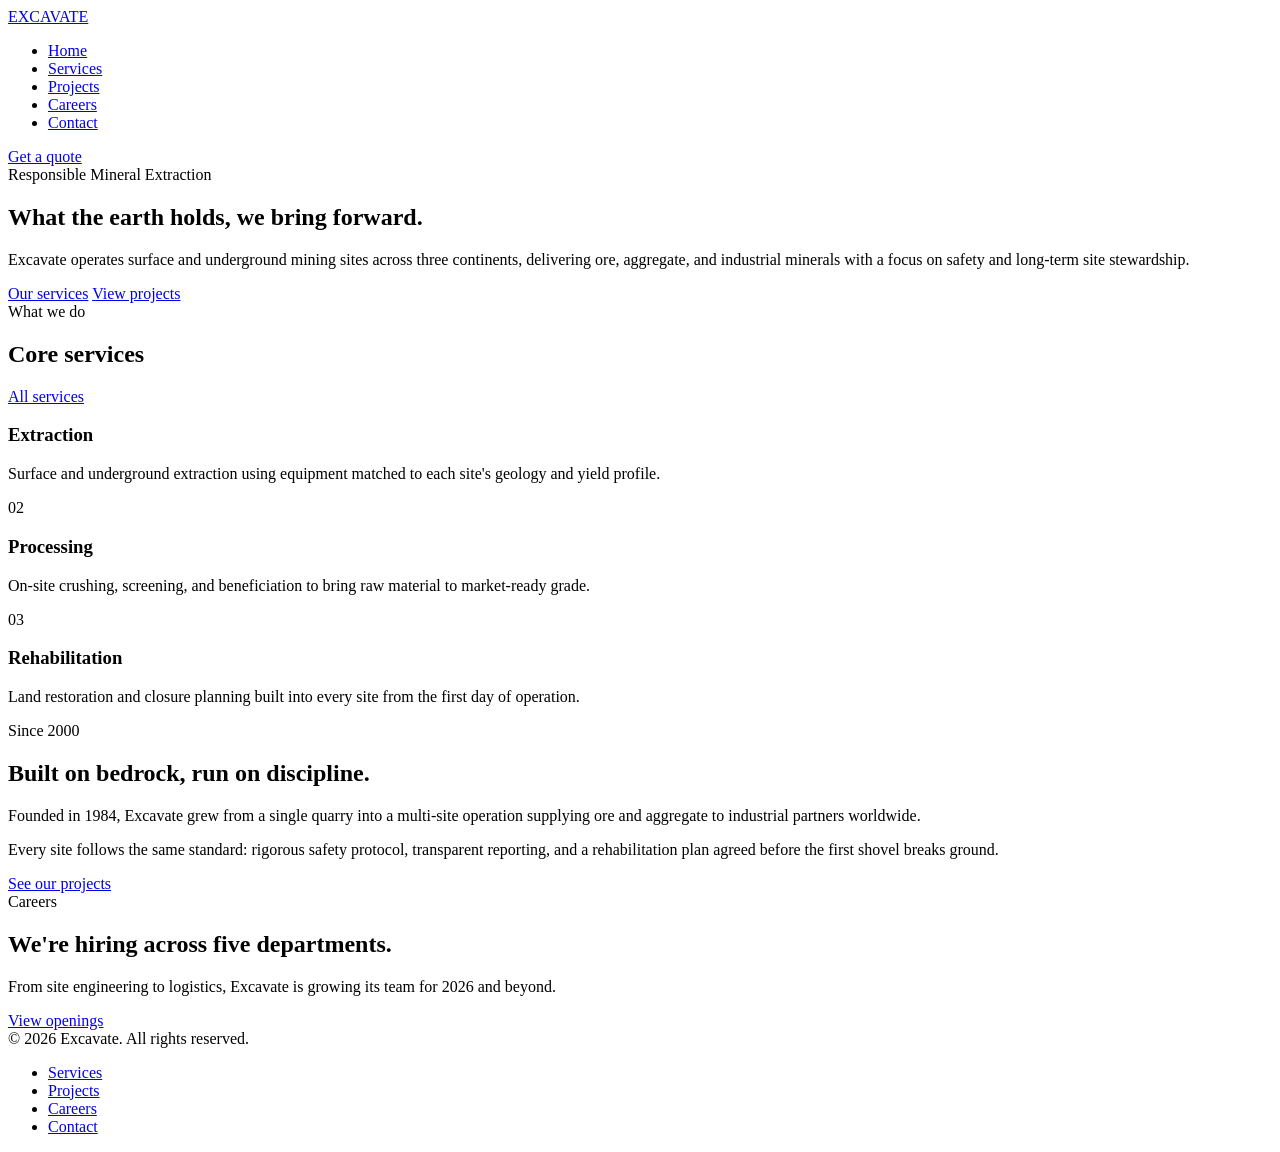
==== index.html @ 21d5d03d "update" ====
<!DOCTYPE html>
<html lang="en">
<head>
<meta charset="UTF-8">
<meta name="viewport" content="width=device-width, initial-scale=1.0">
<title>Excavate — Mining &amp; Mineral Resources</title>
</head>
<body>

  <header>
    <div class="wrap nav">
      <a href="./index.html" class="logo">EXCAVATE</a>
      <ul class="nav-links">
        <li><a href="./index.html" aria-current="page">Home</a></li>
        <li><a href="./Pages/Services.html">Services</a></li>
        <li><a href="./Pages/Projects.html">Projects</a></li>
        <li><a href="./Pages/Careers.html">Careers</a></li>
        <li><a href="./Pages/Contact.html">Contact</a></li>
      </ul>
      <a href="./Pages/Contact.html" class="nav-cta">Get a quote</a>
    </div>
  </header>

  <section class="hero">
    <div class="wrap">
      <div class="eyebrow">Responsible Mineral Extraction</div>
      <h1>What the earth holds, we bring forward.</h1>
      <p class="lede">Excavate operates surface and underground mining sites across three continents,
        delivering ore, aggregate, and industrial minerals with a focus on safety and long-term site stewardship.</p>
      <div class="hero-actions btn-group">
        <a href="../services.html" class="btn btn-primary">Our services</a>
        <a href="../projects.html" class="btn btn-secondary">View projects</a>
      </div>
    </div>
  </section>

  <section id="services">
    <div class="wrap">
      <div class="section-head">
        <div>
          <div class="tag">What we do</div>
          <h2>Core services</h2>
        </div>
        <a href="services.html" class="btn btn-secondary">All services</a>
      </div>
      <div class="grid-3">
        <div class="card">
          <h3>Extraction</h3>
          <p>Surface and underground extraction using equipment matched to each site's geology and yield profile.</p>
        </div>
        <div class="card">
          <div class="mark">02</div>
          <h3>Processing</h3>
          <p>On-site crushing, screening, and beneficiation to bring raw material to market-ready grade.</p>
        </div>
        <div class="card">
          <div class="mark">03</div>
          <h3>Rehabilitation</h3>
          <p>Land restoration and closure planning built into every site from the first day of operation.</p>
        </div>
      </div>
    </div>
  </section>

      <div>
        <div class="eyebrow">Since 2000</div>
        <h2>Built on bedrock, run on discipline.</h2>
        <p>Founded in 1984, Excavate grew from a single quarry into a multi-site operation supplying ore and aggregate to industrial partners worldwide.</p>
        <p>Every site follows the same standard: rigorous safety protocol, transparent reporting, and a rehabilitation plan agreed before the first shovel breaks ground.</p>
        <a href="projects.html" class="btn btn-secondary">See our projects</a>
      </div>
    </div>
  </section>

  <section class="cta" id="contact">
    <div class="wrap">
      <div class="eyebrow">Careers</div>
      <h2>We're hiring across five departments.</h2>
      <p class="lede">From site engineering to logistics, Excavate is growing its team for 2026 and beyond.</p>
      <a href="careers.html" class="btn btn-primary">View openings</a>
    </div>
  </section>

  <footer>
    <div class="wrap footer-inner">
      <div>© 2026 Excavate. All rights reserved.</div>
      <ul class="footer-links">
        <li><a href="services.html">Services</a></li>
        <li><a href="projects.html">Projects</a></li>
        <li><a href="careers.html">Careers</a></li>
        <li><a href="contact.html">Contact</a></li>
      </ul>
    </div>
  </footer>

</body>
</html>
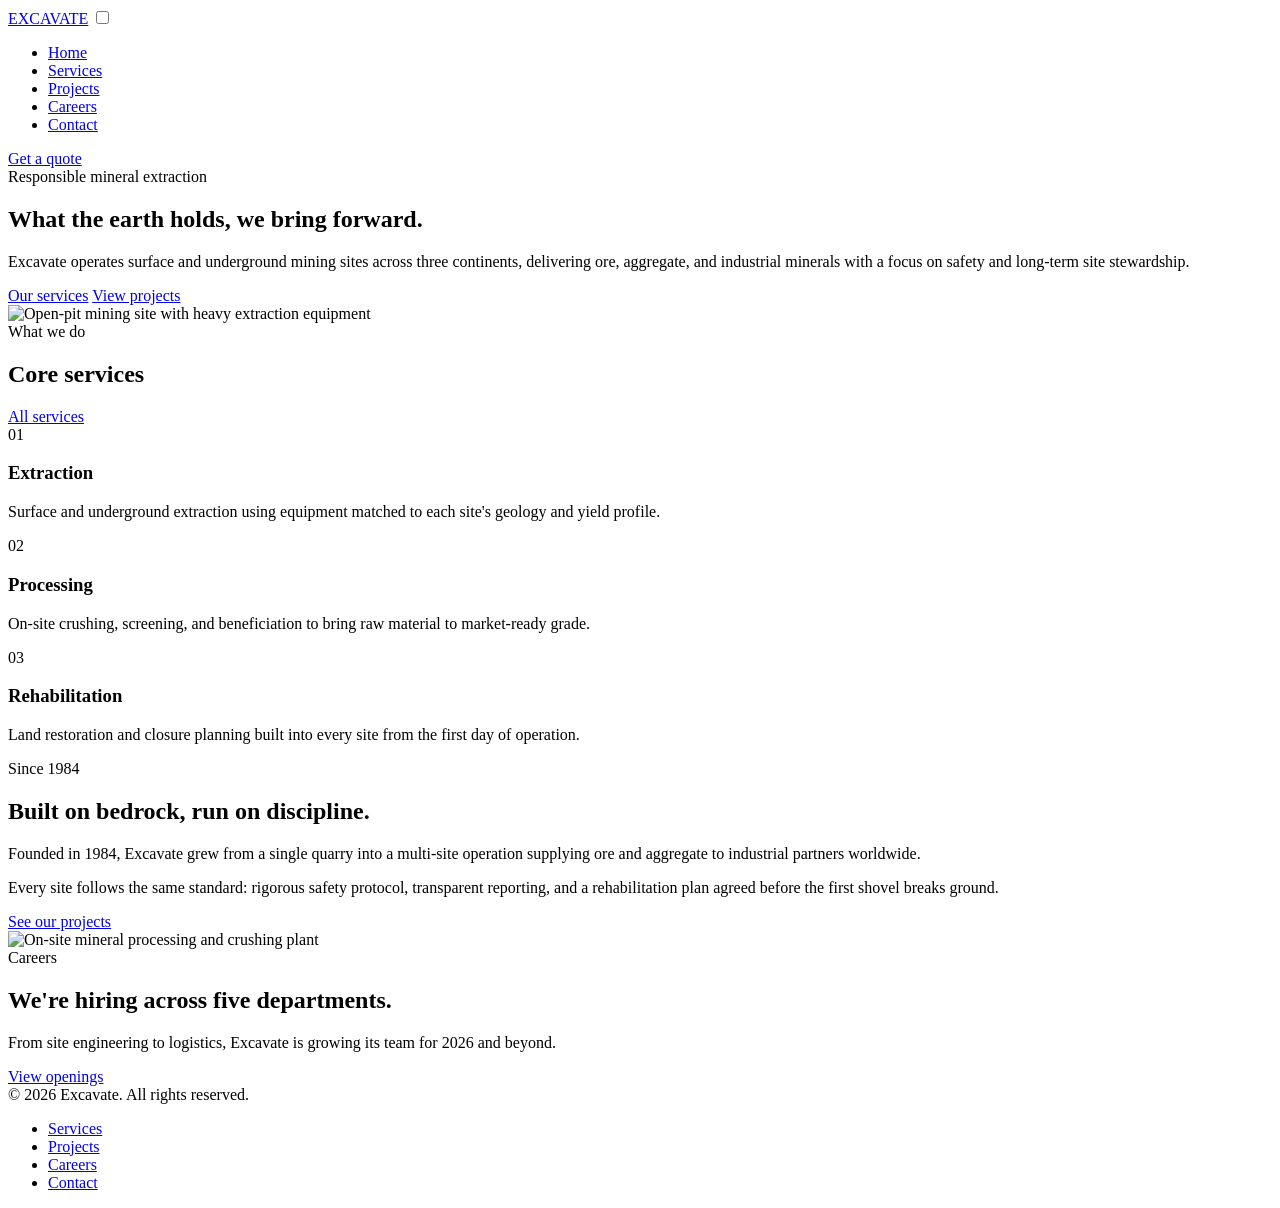
==== commit 64b6743c: "Updated index page" ====
--- a/index.html
+++ b/index.html
@@ -1,39 +1,78 @@
 <!DOCTYPE html>
 <html lang="en">
 <head>
-<meta charset="UTF-8">
-<meta name="viewport" content="width=device-width, initial-scale=1.0">
-<title>Excavate — Mining &amp; Mineral Resources</title>
+  <meta charset="UTF-8">
+  <meta name="viewport" content="width=device-width, initial-scale=1.0">
+  <title>Excavate — Mining &amp; Mineral Resources</title>
+  <meta name="description" content="Excavate operates surface and underground mining sites across three continents, delivering ore, aggregate, and industrial minerals.">
+
+  <!-- Google Fonts: Montserrat for headings, Roboto for body copy -->
+  <link rel="preconnect" href="https://fonts.googleapis.com">
+  <link rel="preconnect" href="https://fonts.gstatic.com" crossorigin>
+  <link href="https://fonts.googleapis.com/css2?family=Montserrat:wght@500;600;700;800&family=Roboto:wght@400;500;700&display=swap" rel="stylesheet">
+
+  <!-- Single external stylesheet shared by every page -->
+  <link rel="stylesheet" href="styles.css">
 </head>
 <body>
 
-  <header>
+  <!-- ============ NAVIGATION ============ -->
+  <header class="site-header">
     <div class="wrap nav">
-      <a href="./index.html" class="logo">EXCAVATE</a>
+      <a href="index.html" class="logo">EXCA<span>VATE</span></a>
+
+      <!-- Checkbox-driven menu toggle: no JavaScript needed for the mobile nav -->
+      <input type="checkbox" id="nav-toggle" class="nav-toggle-input">
+      <label for="nav-toggle" class="nav-toggle" aria-label="Open menu">
+        <span></span><span></span><span></span>
+      </label>
+
       <ul class="nav-links">
-        <li><a href="./index.html" aria-current="page">Home</a></li>
-        <li><a href="./Pages/Services.html">Services</a></li>
-        <li><a href="./Pages/Projects.html">Projects</a></li>
-        <li><a href="./Pages/Careers.html">Careers</a></li>
-        <li><a href="./Pages/Contact.html">Contact</a></li>
+        <li><a href="index.html" aria-current="page">Home</a></li>
+        <li><a href="services.html">Services</a></li>
+        <li><a href="projects.html">Projects</a></li>
+        <li><a href="careers.html">Careers</a></li>
+        <li><a href="contact.html">Contact</a></li>
       </ul>
-      <a href="./Pages/Contact.html" class="nav-cta">Get a quote</a>
+      <a href="contact.html" class="nav-cta">Get a quote</a>
     </div>
   </header>
 
+  <!-- ============ HERO ============ -->
   <section class="hero">
     <div class="wrap">
-      <div class="eyebrow">Responsible Mineral Extraction</div>
-      <h1>What the earth holds, we bring forward.</h1>
-      <p class="lede">Excavate operates surface and underground mining sites across three continents,
-        delivering ore, aggregate, and industrial minerals with a focus on safety and long-term site stewardship.</p>
-      <div class="hero-actions btn-group">
-        <a href="../services.html" class="btn btn-primary">Our services</a>
-        <a href="../projects.html" class="btn btn-secondary">View projects</a>
+      <div class="hero-copy">
+        <div class="eyebrow">Responsible mineral extraction</div>
+        <h1>What the earth holds, we bring forward.</h1>
+        <p class="lede">Excavate operates surface and underground mining sites across three continents,
+          delivering ore, aggregate, and industrial minerals with a focus on safety and long-term site stewardship.</p>
+        <div class="hero-actions btn-group">
+          <a href="services.html" class="btn btn-primary">Our services</a>
+          <a href="projects.html" class="btn btn-secondary">View projects</a>
+        </div>
+      </div>
+
+      <!-- Responsive image: a taller crop is served on narrow screens, a wider
+           crop on desktop, using art-directed <source> elements. -->
+      <div class="hero-media">
+        <picture>
+          <source media="(min-width: 601px)"
+                  srcset="https://picsum.photos/seed/excavate-hero-wide/900/675 900w,
+                          https://picsum.photos/seed/excavate-hero-wide/1400/1050 1400w"
+                  sizes="(min-width: 900px) 480px, 45vw">
+          <source media="(max-width: 600px)"
+                  srcset="https://picsum.photos/seed/excavate-hero-tall/800/900 800w,
+                          https://picsum.photos/seed/excavate-hero-tall/1200/1350 1200w"
+                  sizes="100vw">
+          <img src="https://picsum.photos/seed/excavate-hero-wide/900/675"
+               alt="Open-pit mining site with heavy extraction equipment"
+               width="900" height="675" loading="lazy">
+        </picture>
       </div>
     </div>
   </section>
 
+  <!-- ============ CORE SERVICES ============ -->
   <section id="services">
     <div class="wrap">
       <div class="section-head">
@@ -45,6 +84,7 @@
       </div>
       <div class="grid-3">
         <div class="card">
+          <div class="mark">01</div>
           <h3>Extraction</h3>
           <p>Surface and underground extraction using equipment matched to each site's geology and yield profile.</p>
         </div>
@@ -62,16 +102,33 @@
     </div>
   </section>
 
+  <div class="strata-rule"></div>
+
+  <!-- ============ ABOUT / COMPANY HISTORY ============
+       (Previously missing its <section>/.wrap wrapper — restored here
+       as a two-column layout with a second responsive image.) -->
+  <section class="split">
+    <div class="wrap grid-2">
       <div>
-        <div class="eyebrow">Since 2000</div>
+        <div class="eyebrow">Since 1984</div>
         <h2>Built on bedrock, run on discipline.</h2>
         <p>Founded in 1984, Excavate grew from a single quarry into a multi-site operation supplying ore and aggregate to industrial partners worldwide.</p>
         <p>Every site follows the same standard: rigorous safety protocol, transparent reporting, and a rehabilitation plan agreed before the first shovel breaks ground.</p>
         <a href="projects.html" class="btn btn-secondary">See our projects</a>
       </div>
+      <div class="hero-media">
+        <picture>
+          <source media="(min-width: 601px)"
+                  srcset="https://picsum.photos/seed/excavate-processing/900/700 900w">
+          <img src="https://picsum.photos/seed/excavate-processing/900/700"
+               alt="On-site mineral processing and crushing plant"
+               width="900" height="700" loading="lazy">
+        </picture>
+      </div>
     </div>
   </section>
 
+  <!-- ============ CAREERS TEASER / CTA ============ -->
   <section class="cta" id="contact">
     <div class="wrap">
       <div class="eyebrow">Careers</div>
@@ -81,7 +138,8 @@
     </div>
   </section>
 
-  <footer>
+  <!-- ============ FOOTER ============ -->
+  <footer class="site-footer">
     <div class="wrap footer-inner">
       <div>© 2026 Excavate. All rights reserved.</div>
       <ul class="footer-links">
@@ -94,4 +152,4 @@
   </footer>
 
 </body>
-</html>+</html>
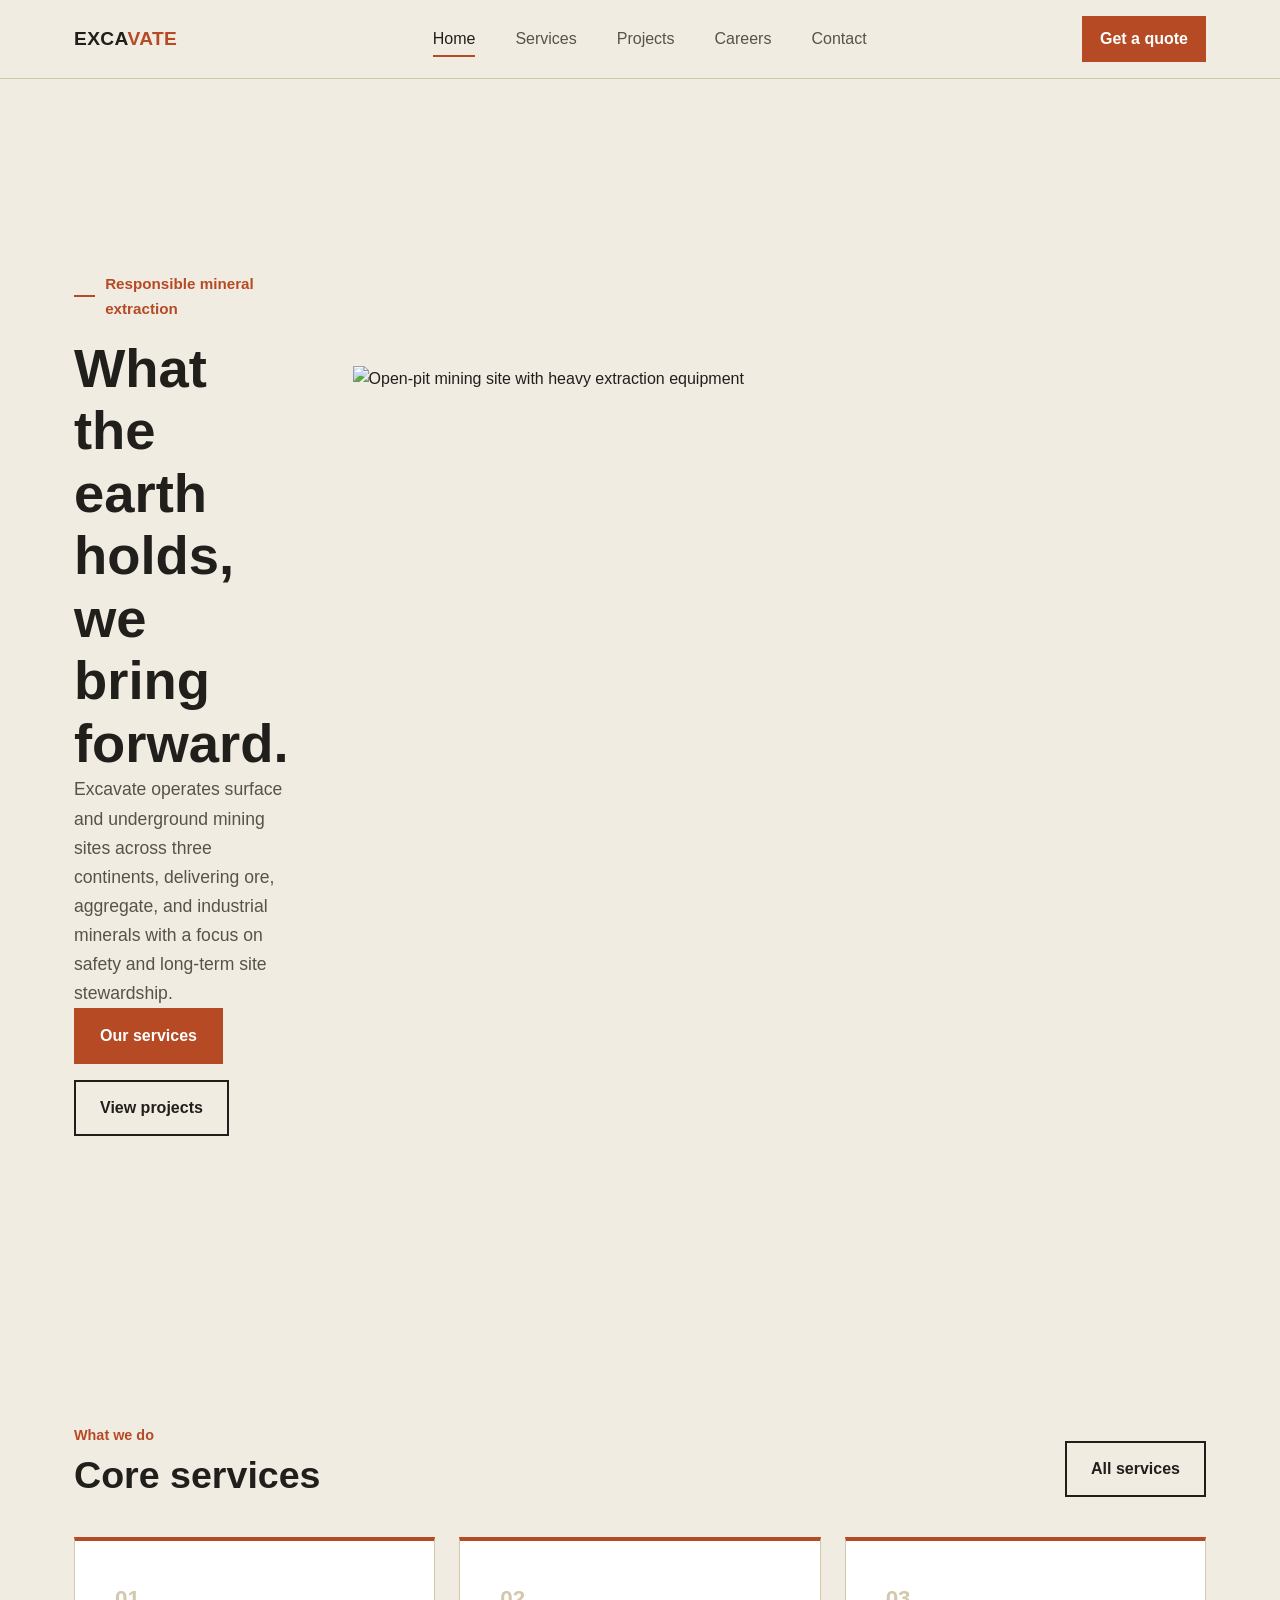
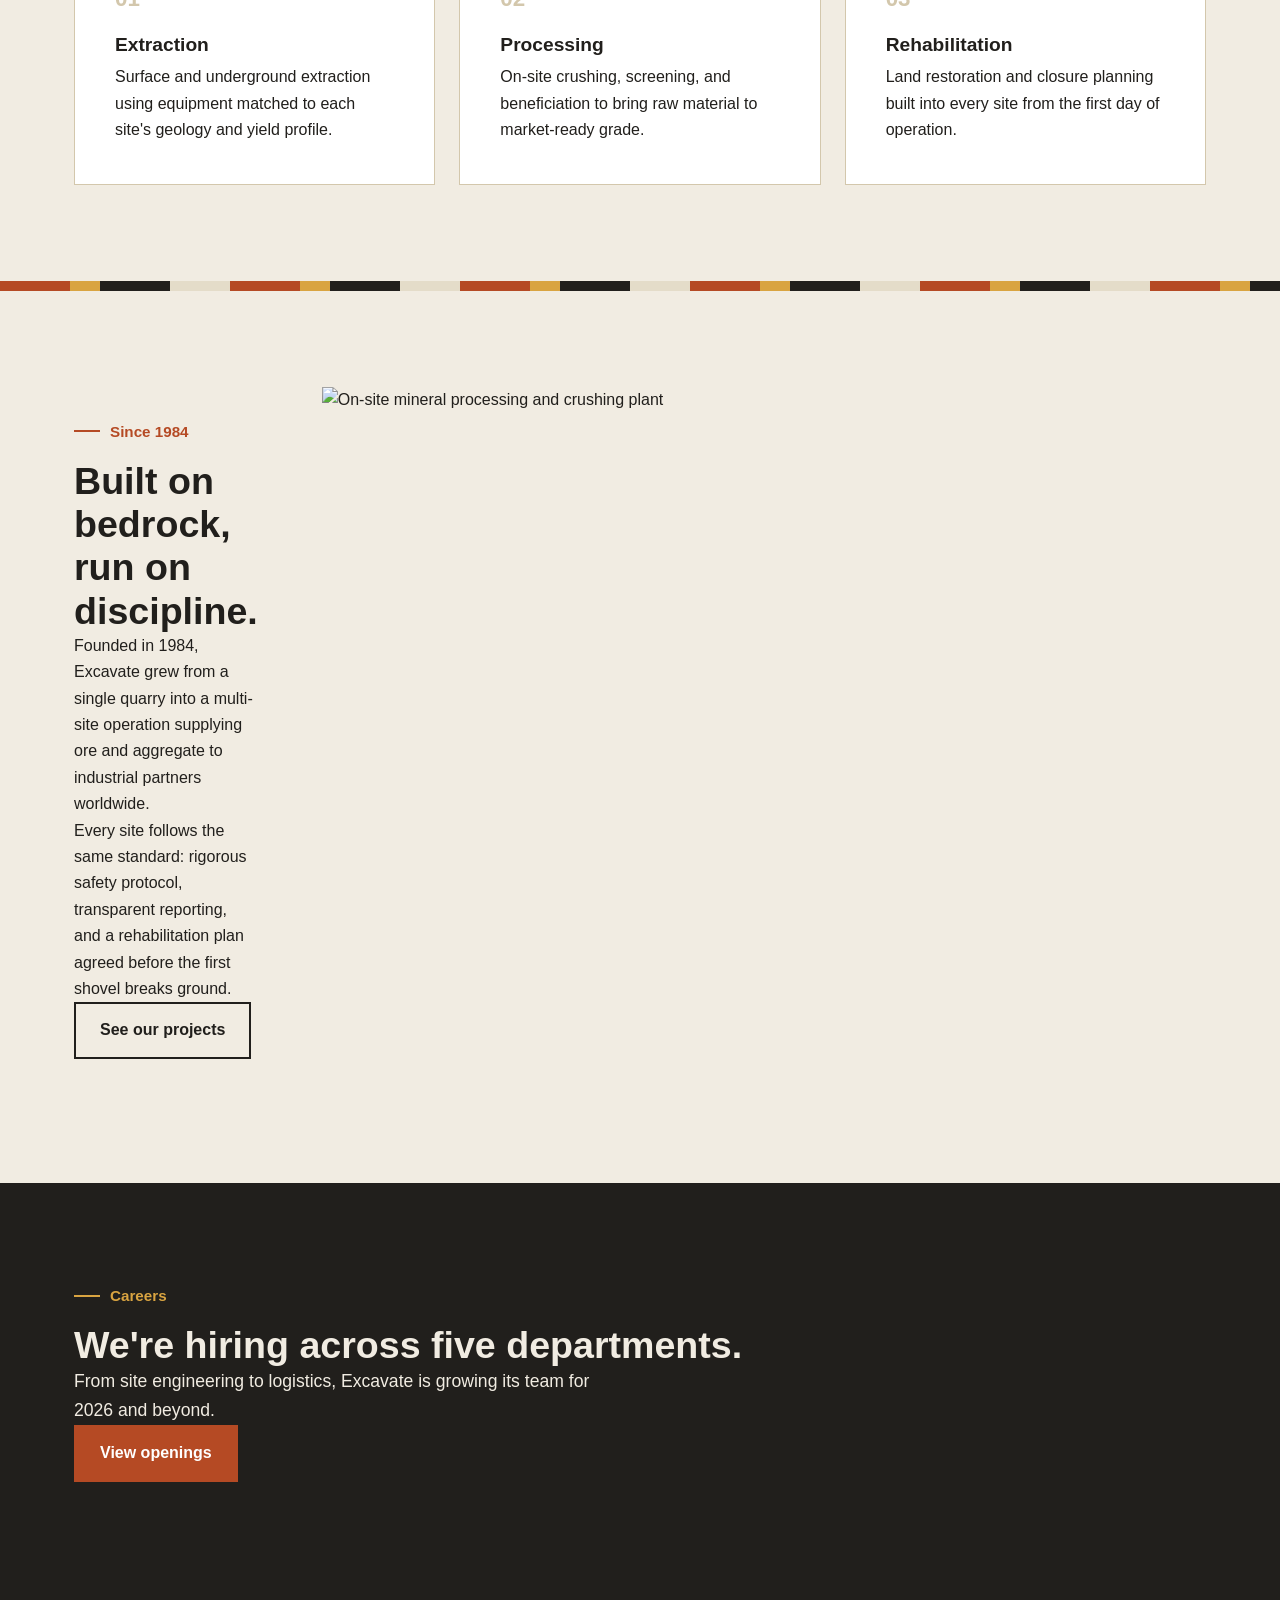
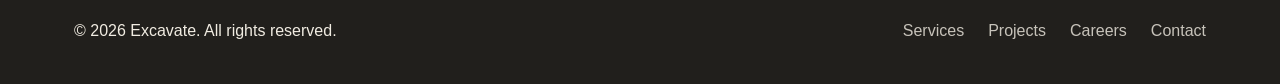
==== commit 7427b884: "added a style.css" ====
--- a/index.html
+++ b/index.html
@@ -12,7 +12,7 @@
   <link href="https://fonts.googleapis.com/css2?family=Montserrat:wght@500;600;700;800&family=Roboto:wght@400;500;700&display=swap" rel="stylesheet">
 
   <!-- Single external stylesheet shared by every page -->
-  <link rel="stylesheet" href="styles.css">
+  <link rel="stylesheet" href="./css/styles.css">
 </head>
 <body>
 
--- a/css/styles.css
+++ b/css/styles.css
@@ -0,0 +1,711 @@
+
+/* -------------------------------------------------------------
+   1. DESIGN TOKENS
+   Palette is drawn from the subject matter: quarried stone,
+   oxidised iron ore and safety-equipment amber, rather than a
+   generic SaaS palette.
+   ------------------------------------------------------------- */
+:root {
+  /* colour */
+  --ink: #211f1c;          /* near-black warm charcoal — primary text */
+  --ink-soft: #57524a;     /* secondary text on light backgrounds */
+  --paper: #f1ece2;        /* warm quarry-stone background */
+  --paper-dark: #e4dcc9;   /* alternate section background / card fill */
+  --line: #d3c7ac;         /* hairline borders */
+  --rust: #b54a24;         /* oxide accent — primary action colour */
+  --rust-dark: #8f3a1b;    /* hover state for rust */
+  --amber: #d9a441;        /* safety-amber — small highlights, focus ring */
+  --white: #ffffff;
+
+  /* type */
+  --font-head: "Montserrat", "Segoe UI", sans-serif;
+  --font-body: "Roboto", "Segoe UI", sans-serif;
+
+  /* layout */
+  --wrap-width: 1180px;
+  --space-1: 8px;
+  --space-2: 16px;
+  --space-3: 24px;
+  --space-4: 40px;
+  --space-5: 64px;
+  --space-6: 96px;
+  --radius: 2px; /* deliberately small — this brand favours cut edges over rounded cards */
+}
+
+/* -------------------------------------------------------------
+   2. RESET
+   A light reset rather than a full normalize — keeps sensible
+   defaults where they already help (list markers on nav are
+   removed in the nav rule itself, not globally).
+   ------------------------------------------------------------- */
+*,
+*::before,
+*::after {
+  box-sizing: border-box;
+}
+
+* {
+  margin: 0;
+}
+
+html {
+  -webkit-text-size-adjust: 100%;
+  scroll-behavior: smooth;
+}
+
+body {
+  min-height: 100vh;
+  background: var(--paper);
+  color: var(--ink);
+  font-family: var(--font-body);
+  line-height: 1.65;
+  -webkit-font-smoothing: antialiased;
+}
+
+img,
+picture,
+svg {
+  max-width: 100%;
+  display: block;
+}
+
+input,
+button,
+textarea,
+select {
+  font: inherit;
+  color: inherit;
+}
+
+a {
+  color: inherit;
+}
+
+ul {
+  list-style: none;
+}
+
+/* -------------------------------------------------------------
+   3. BASE TYPOGRAPHY
+   Fluid type scale (clamp) so headings resize smoothly between
+   the mobile and desktop breakpoints instead of jumping.
+   ------------------------------------------------------------- */
+h1, h2, h3, h4 {
+  font-family: var(--font-head);
+  font-weight: 700;
+  line-height: 1.15;
+  color: var(--ink);
+}
+
+h1 { font-size: clamp(2.1rem, 1.3rem + 3.2vw, 3.4rem); }
+h2 { font-size: clamp(1.6rem, 1.1rem + 1.8vw, 2.35rem); }
+h3 { font-size: 1.2rem; }
+
+p {
+  max-width: 62ch;
+}
+
+.lede {
+  font-size: 1.1rem;
+  color: var(--ink-soft);
+  max-width: 54ch;
+}
+
+/* -------------------------------------------------------------
+   4. LAYOUT UTILITIES
+   ------------------------------------------------------------- */
+.wrap {
+  max-width: var(--wrap-width);
+  margin-inline: auto;
+  padding-inline: var(--space-3);
+}
+
+section {
+  padding-block: var(--space-6);
+}
+
+.grid-3 {
+  display: grid;
+  grid-template-columns: repeat(3, 1fr);
+  gap: var(--space-3);
+}
+
+.grid-2 {
+  display: grid;
+  grid-template-columns: 1fr 1fr;
+  gap: var(--space-5);
+  align-items: center;
+}
+
+.btn-group {
+  display: flex;
+  flex-wrap: wrap;
+  gap: var(--space-2);
+}
+
+/* -------------------------------------------------------------
+   5. HEADER & NAVIGATION
+   Uses a checkbox-driven toggle (no JavaScript needed) so the
+   menu collapses below the tablet breakpoint. See item 18/19.
+   ------------------------------------------------------------- */
+.site-header {
+  position: sticky;
+  top: 0;
+  z-index: 50;
+  background: var(--paper);
+  border-bottom: 1px solid var(--line);
+}
+
+.nav {
+  display: flex;
+  align-items: center;
+  justify-content: space-between;
+  gap: var(--space-3);
+  padding-block: var(--space-2);
+  position: relative;
+}
+
+.logo {
+  font-family: var(--font-head);
+  font-weight: 800;
+  font-size: 1.2rem;
+  letter-spacing: 0.02em;
+  text-decoration: none;
+  color: var(--ink);
+  white-space: nowrap;
+}
+
+.logo span {
+  color: var(--rust);
+}
+
+.nav-links {
+  display: flex;
+  gap: var(--space-4);
+  flex: 1;
+  justify-content: center;
+}
+
+.nav-links a {
+  text-decoration: none;
+  font-weight: 500;
+  color: var(--ink-soft);
+  padding-block: var(--space-1);
+  border-bottom: 2px solid transparent;
+  transition: color 0.15s ease, border-color 0.15s ease;
+}
+
+.nav-links a:hover,
+.nav-links a:focus-visible {
+  color: var(--rust);
+}
+
+.nav-links a[aria-current="page"] {
+  color: var(--ink);
+  border-bottom-color: var(--rust);
+}
+
+.nav-cta {
+  text-decoration: none;
+  font-weight: 600;
+  background: var(--rust);
+  color: var(--white);
+  padding: 10px 18px;
+  white-space: nowrap;
+  transition: background-color 0.15s ease;
+}
+
+.nav-cta:hover,
+.nav-cta:focus-visible {
+  background: var(--rust-dark);
+}
+
+/* mobile nav toggle — hidden on desktop */
+.nav-toggle-input {
+  display: none;
+}
+
+.nav-toggle {
+  display: none;
+  flex-direction: column;
+  justify-content: center;
+  gap: 5px;
+  width: 32px;
+  height: 32px;
+  cursor: pointer;
+}
+
+.nav-toggle span {
+  display: block;
+  height: 2px;
+  background: var(--ink);
+  transition: transform 0.2s ease, opacity 0.2s ease;
+}
+
+/* -------------------------------------------------------------
+   6. BUTTONS
+   ------------------------------------------------------------- */
+.btn {
+  display: inline-flex;
+  align-items: center;
+  justify-content: center;
+  padding: 13px 24px;
+  font-weight: 600;
+  text-decoration: none;
+  border: 2px solid transparent;
+  cursor: pointer;
+  transition: background-color 0.18s ease, color 0.18s ease,
+    border-color 0.18s ease, transform 0.12s ease;
+}
+
+.btn-primary {
+  background: var(--rust);
+  color: var(--white);
+}
+
+.btn-primary:hover {
+  background: var(--rust-dark);
+}
+
+.btn-primary:active {
+  transform: translateY(1px);
+}
+
+.btn-secondary {
+  border-color: var(--ink);
+  color: var(--ink);
+  background: transparent;
+}
+
+.btn-secondary:hover {
+  background: var(--ink);
+  color: var(--paper);
+  border-color: var(--ink);
+}
+
+/* -------------------------------------------------------------
+   7. HERO
+   Two columns on desktop: copy on the left, a site photograph
+   on the right using <picture> with art-directed crops.
+   ------------------------------------------------------------- */
+.hero .wrap {
+  display: grid;
+  grid-template-columns: 1.1fr 0.9fr;
+  gap: var(--space-5);
+  align-items: center;
+  padding-block: var(--space-6);
+}
+
+.hero-media picture,
+.hero-media img {
+  width: 100%;
+  aspect-ratio: 4 / 3;
+  object-fit: cover;
+}
+
+/* -------------------------------------------------------------
+   8. SECTION HEAD / EYEBROW
+   Eyebrow uses a short rule + sentence case rather than a
+   tracked-out all-caps label.
+   ------------------------------------------------------------- */
+.eyebrow {
+  display: inline-flex;
+  align-items: center;
+  gap: 10px;
+  color: var(--rust);
+  font-weight: 700;
+  font-size: 0.95rem;
+  margin-bottom: var(--space-2);
+}
+
+.eyebrow::before {
+  content: "";
+  width: 26px;
+  height: 2px;
+  background: var(--rust);
+  display: inline-block;
+}
+
+.tag {
+  color: var(--rust);
+  font-weight: 700;
+  font-size: 0.9rem;
+  margin-bottom: 6px;
+}
+
+.section-head {
+  display: flex;
+  justify-content: space-between;
+  align-items: flex-end;
+  gap: var(--space-3);
+  margin-bottom: var(--space-4);
+  flex-wrap: wrap;
+}
+
+/* -------------------------------------------------------------
+   9. CARDS
+   A rust top-edge stands in for the generic soft-shadow /
+   rounded-corner treatment — nods to a cut rock face.
+   ------------------------------------------------------------- */
+.card {
+  background: var(--white);
+  border: 1px solid var(--line);
+  border-top: 4px solid var(--rust);
+  padding: var(--space-4);
+  transition: transform 0.18s ease, box-shadow 0.18s ease;
+}
+
+.card:hover {
+  transform: translateY(-4px);
+  box-shadow: 0 16px 28px -18px rgba(33, 31, 28, 0.45);
+}
+
+.card .mark {
+  font-family: var(--font-head);
+  font-weight: 800;
+  color: var(--line);
+  font-size: 1.4rem;
+  margin-bottom: var(--space-2);
+}
+
+.card h3 {
+  margin-bottom: var(--space-1);
+}
+
+/* -------------------------------------------------------------
+   10. STRATA RULE
+   A repeating gradient standing in for a rock-strata cross
+   section — used as a section divider instead of a plain <hr>.
+   ------------------------------------------------------------- */
+.strata-rule {
+  height: 10px;
+  background: repeating-linear-gradient(
+    90deg,
+    var(--rust) 0 70px,
+    var(--amber) 70px 100px,
+    var(--ink) 100px 170px,
+    var(--paper-dark) 170px 230px
+  );
+}
+
+/* -------------------------------------------------------------
+   11. CTA BAND
+   ------------------------------------------------------------- */
+.cta {
+  background: var(--ink);
+  color: var(--paper);
+}
+
+.cta .eyebrow,
+.cta h2,
+.cta .lede {
+  color: var(--paper);
+}
+
+.cta .eyebrow {
+  color: var(--amber);
+}
+
+.cta .eyebrow::before {
+  background: var(--amber);
+}
+
+/* -------------------------------------------------------------
+   12. INNER PAGE HEADER
+   ------------------------------------------------------------- */
+.page-header {
+  background: var(--paper-dark);
+  padding-block: var(--space-5);
+}
+
+.page-header .wrap.split-header {
+  display: grid;
+  grid-template-columns: 1.1fr 0.9fr;
+  gap: var(--space-5);
+  align-items: center;
+}
+
+/* -------------------------------------------------------------
+   13. CAREERS — JOB LIST
+   ------------------------------------------------------------- */
+.job-list {
+  display: grid;
+  gap: var(--space-2);
+}
+
+.job {
+  display: grid;
+  grid-template-columns: 2fr 1fr 1fr auto;
+  gap: var(--space-3);
+  align-items: center;
+  background: var(--white);
+  border: 1px solid var(--line);
+  border-left: 4px solid var(--rust);
+  padding: var(--space-3) var(--space-4);
+}
+
+.job .field {
+  color: var(--ink-soft);
+}
+
+.job .k {
+  display: block;
+  font-size: 0.8rem;
+  font-weight: 700;
+  color: var(--rust);
+  margin-bottom: 2px;
+}
+
+/* -------------------------------------------------------------
+   14. PROJECTS — META TAGS
+   ------------------------------------------------------------- */
+.meta {
+  display: flex;
+  flex-wrap: wrap;
+  gap: var(--space-1);
+  margin-top: var(--space-2);
+}
+
+.meta span {
+  background: var(--paper-dark);
+  border: 1px solid var(--line);
+  padding: 4px 10px;
+  font-size: 0.82rem;
+  font-weight: 600;
+  color: var(--ink-soft);
+}
+
+/* -------------------------------------------------------------
+   15. CONTACT FORM
+   ------------------------------------------------------------- */
+.form-grid {
+  display: grid;
+  grid-template-columns: 1fr 1fr;
+  gap: var(--space-3);
+}
+
+.form-grid .full {
+  grid-column: 1 / -1;
+}
+
+.form-grid label {
+  display: block;
+  font-weight: 600;
+  font-size: 0.9rem;
+  margin-bottom: 6px;
+}
+
+.form-grid input,
+.form-grid select,
+.form-grid textarea {
+  width: 100%;
+  padding: 12px 14px;
+  border: 1px solid var(--line);
+  background: var(--white);
+  transition: border-color 0.15s ease, box-shadow 0.15s ease;
+}
+
+.form-grid textarea {
+  min-height: 140px;
+  resize: vertical;
+}
+
+.form-grid input:focus-visible,
+.form-grid select:focus-visible,
+.form-grid textarea:focus-visible {
+  outline: none;
+  border-color: var(--rust);
+  box-shadow: 0 0 0 3px rgba(181, 74, 36, 0.18);
+}
+
+.info-list {
+  display: grid;
+  gap: var(--space-2);
+}
+
+.info-list li {
+  display: flex;
+  justify-content: space-between;
+  gap: var(--space-2);
+  border-bottom: 1px solid var(--line);
+  padding-bottom: var(--space-2);
+}
+
+.info-list .k {
+  font-weight: 700;
+  color: var(--ink-soft);
+}
+
+/* -------------------------------------------------------------
+   16. FOOTER
+   ------------------------------------------------------------- */
+.site-footer {
+  background: var(--ink);
+  color: var(--paper);
+  padding-block: var(--space-4);
+}
+
+.footer-inner {
+  display: flex;
+  justify-content: space-between;
+  align-items: center;
+  flex-wrap: wrap;
+  gap: var(--space-2);
+}
+
+.footer-inner .logo,
+.footer-inner .logo span {
+  color: var(--paper);
+}
+
+.footer-links {
+  display: flex;
+  gap: var(--space-3);
+}
+
+.footer-links a {
+  text-decoration: none;
+  color: var(--paper);
+  opacity: 0.8;
+  transition: opacity 0.15s ease;
+}
+
+.footer-links a:hover,
+.footer-links a:focus-visible {
+  opacity: 1;
+}
+
+/* -------------------------------------------------------------
+   17. ACCESSIBILITY HELPERS
+   Visible keyboard focus everywhere, on top of the specific
+   focus-visible rules set above for form controls and links.
+   ------------------------------------------------------------- */
+a:focus-visible,
+button:focus-visible,
+.nav-toggle:focus-visible {
+  outline: 3px solid var(--amber);
+  outline-offset: 2px;
+}
+
+/* -------------------------------------------------------------
+   18. RESPONSIVE — TABLET (≤ 900px)
+   ------------------------------------------------------------- */
+@media (max-width: 900px) {
+  .grid-3 {
+    grid-template-columns: repeat(2, 1fr);
+  }
+
+  .hero .wrap,
+  .page-header .wrap.split-header {
+    grid-template-columns: 1fr;
+  }
+
+  .hero-media {
+    order: -1;
+  }
+
+  .hero-media picture,
+  .hero-media img {
+    aspect-ratio: 16 / 9;
+  }
+
+  .job {
+    grid-template-columns: 1fr 1fr;
+  }
+
+  .job .btn {
+    grid-column: 1 / -1;
+  }
+}
+
+/* -------------------------------------------------------------
+   19. RESPONSIVE — MOBILE (≤ 600px)
+   Navigation collapses into a checkbox-driven dropdown; grids
+   drop to a single column; type scale settles at its smallest
+   clamp value automatically.
+   ------------------------------------------------------------- */
+@media (max-width: 600px) {
+  section {
+    padding-block: var(--space-5);
+  }
+
+  .grid-3,
+  .grid-2,
+  .form-grid {
+    grid-template-columns: 1fr;
+  }
+
+  .form-grid .full {
+    grid-column: 1;
+  }
+
+  .nav-toggle {
+    display: flex;
+  }
+
+  .nav-links,
+  .nav-cta {
+    display: none;
+  }
+
+  .nav-links {
+    position: absolute;
+    top: 100%;
+    left: 0;
+    right: 0;
+    flex-direction: column;
+    gap: 0;
+    background: var(--paper);
+    border-bottom: 1px solid var(--line);
+    max-height: 0;
+    overflow: hidden;
+    transition: max-height 0.25s ease;
+  }
+
+  .nav-links a {
+    display: block;
+    padding: var(--space-2) var(--space-3);
+    border-bottom: 1px solid var(--line);
+  }
+
+  .nav-toggle-input:checked ~ .nav-links {
+    max-height: 320px;
+    display: flex;
+  }
+
+  .nav-toggle-input:checked ~ .nav-toggle span:nth-child(1) {
+    transform: translateY(7px) rotate(45deg);
+  }
+
+  .nav-toggle-input:checked ~ .nav-toggle span:nth-child(2) {
+    opacity: 0;
+  }
+
+  .nav-toggle-input:checked ~ .nav-toggle span:nth-child(3) {
+    transform: translateY(-7px) rotate(-45deg);
+  }
+
+  .job {
+    grid-template-columns: 1fr;
+    text-align: left;
+  }
+
+  .info-list li {
+    flex-direction: column;
+    gap: 2px;
+  }
+}
+
+/* -------------------------------------------------------------
+   20. REDUCED MOTION
+   ------------------------------------------------------------- */
+@media (prefers-reduced-motion: reduce) {
+  html {
+    scroll-behavior: auto;
+  }
+
+  * {
+    transition-duration: 0.001ms !important;
+    animation-duration: 0.001ms !important;
+  }
+}
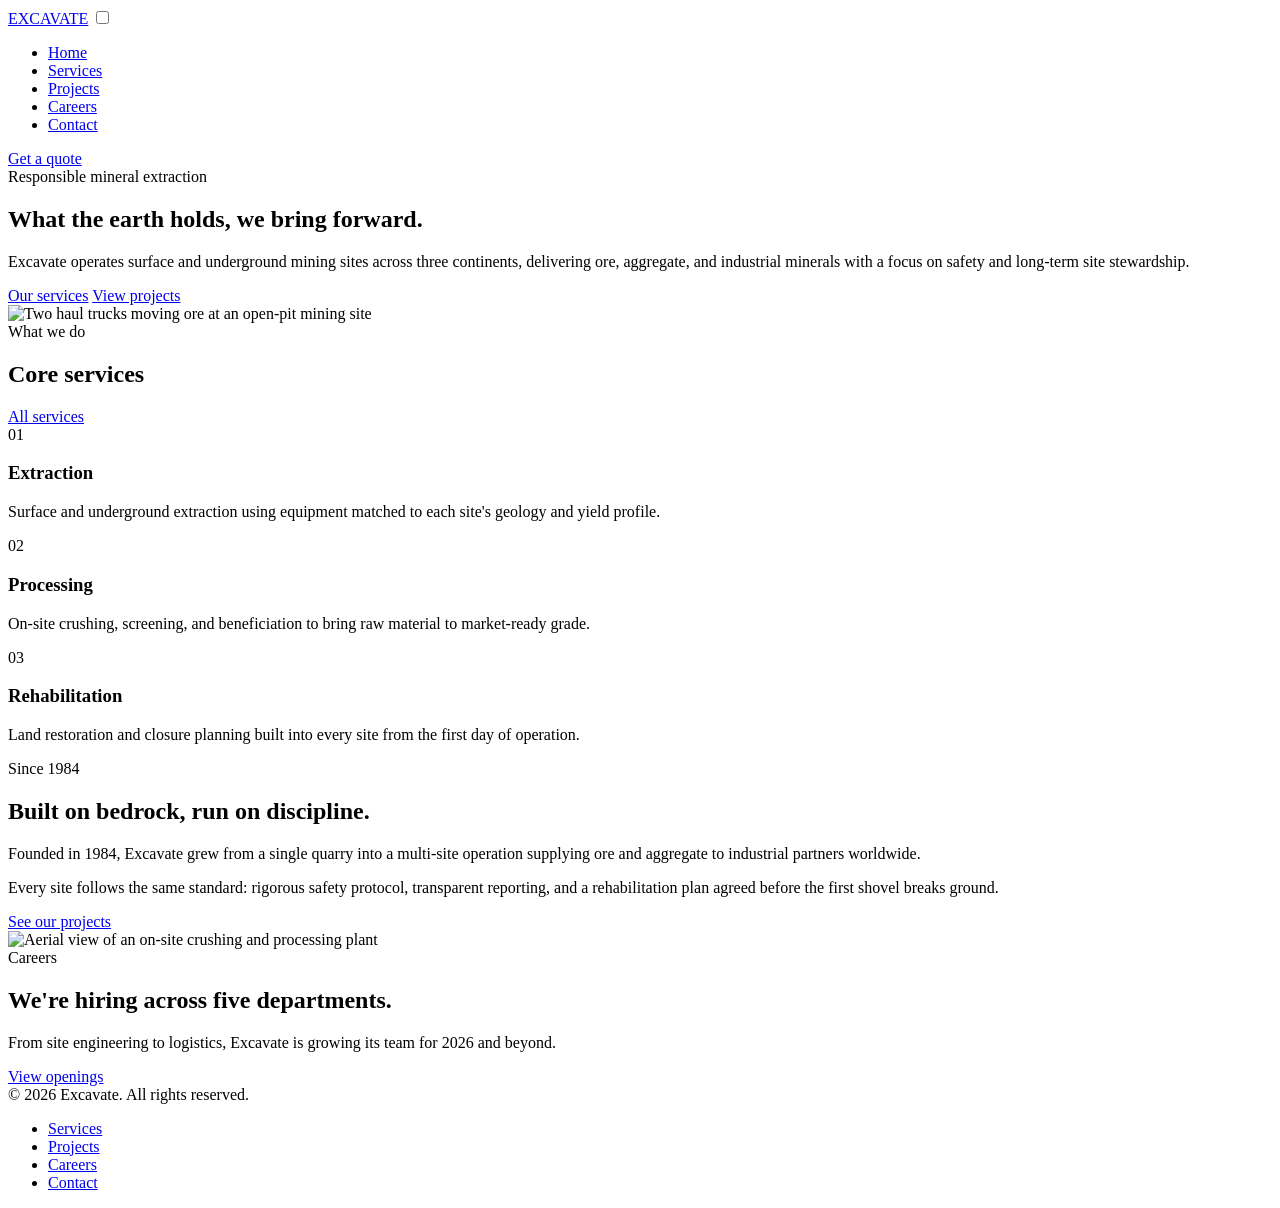
==== commit c2d4174b: "index and projects pages updated" ====
--- a/index.html
+++ b/index.html
@@ -12,11 +12,11 @@
   <link href="https://fonts.googleapis.com/css2?family=Montserrat:wght@500;600;700;800&family=Roboto:wght@400;500;700&display=swap" rel="stylesheet">
 
   <!-- Single external stylesheet shared by every page -->
-  <link rel="stylesheet" href="./css/styles.css">
+  <link rel="stylesheet" href="styles.css">
 </head>
 <body>
 
-  <!-- ============ NAVIGATION ============ -->
+  <!-- ============ HEADER / PRIMARY NAVIGATION ============ -->
   <header class="site-header">
     <div class="wrap nav">
       <a href="index.html" class="logo">EXCA<span>VATE</span></a>
@@ -52,21 +52,15 @@
         </div>
       </div>
 
-      <!-- Responsive image: a taller crop is served on narrow screens, a wider
-           crop on desktop, using art-directed <source> elements. -->
+      <!-- Responsive image: two real resolutions of the same photo so
+           narrow screens don't download the full-size file. -->
       <div class="hero-media">
         <picture>
-          <source media="(min-width: 601px)"
-                  srcset="https://picsum.photos/seed/excavate-hero-wide/900/675 900w,
-                          https://picsum.photos/seed/excavate-hero-wide/1400/1050 1400w"
-                  sizes="(min-width: 900px) 480px, 45vw">
-          <source media="(max-width: 600px)"
-                  srcset="https://picsum.photos/seed/excavate-hero-tall/800/900 800w,
-                          https://picsum.photos/seed/excavate-hero-tall/1200/1350 1200w"
-                  sizes="100vw">
-          <img src="https://picsum.photos/seed/excavate-hero-wide/900/675"
-               alt="Open-pit mining site with heavy extraction equipment"
-               width="900" height="675" loading="lazy">
+          <img src="assets/truck-684.jpg"
+               srcset="assets/truck-400.jpg 400w, assets/truck-684.jpg 684w"
+               sizes="(min-width: 900px) 480px, 45vw"
+               alt="Two haul trucks moving ore at an open-pit mining site"
+               width="684" height="448" loading="lazy">
         </picture>
       </div>
     </div>
@@ -118,11 +112,11 @@
       </div>
       <div class="hero-media">
         <picture>
-          <source media="(min-width: 601px)"
-                  srcset="https://picsum.photos/seed/excavate-processing/900/700 900w">
-          <img src="https://picsum.photos/seed/excavate-processing/900/700"
-               alt="On-site mineral processing and crushing plant"
-               width="900" height="700" loading="lazy">
+          <img src="assets/mine-738.jpg"
+               srcset="assets/mine-420.jpg 420w, assets/mine-738.jpg 738w"
+               sizes="(min-width: 900px) 480px, 45vw"
+               alt="Aerial view of an on-site crushing and processing plant"
+               width="738" height="414" loading="lazy">
         </picture>
       </div>
     </div>
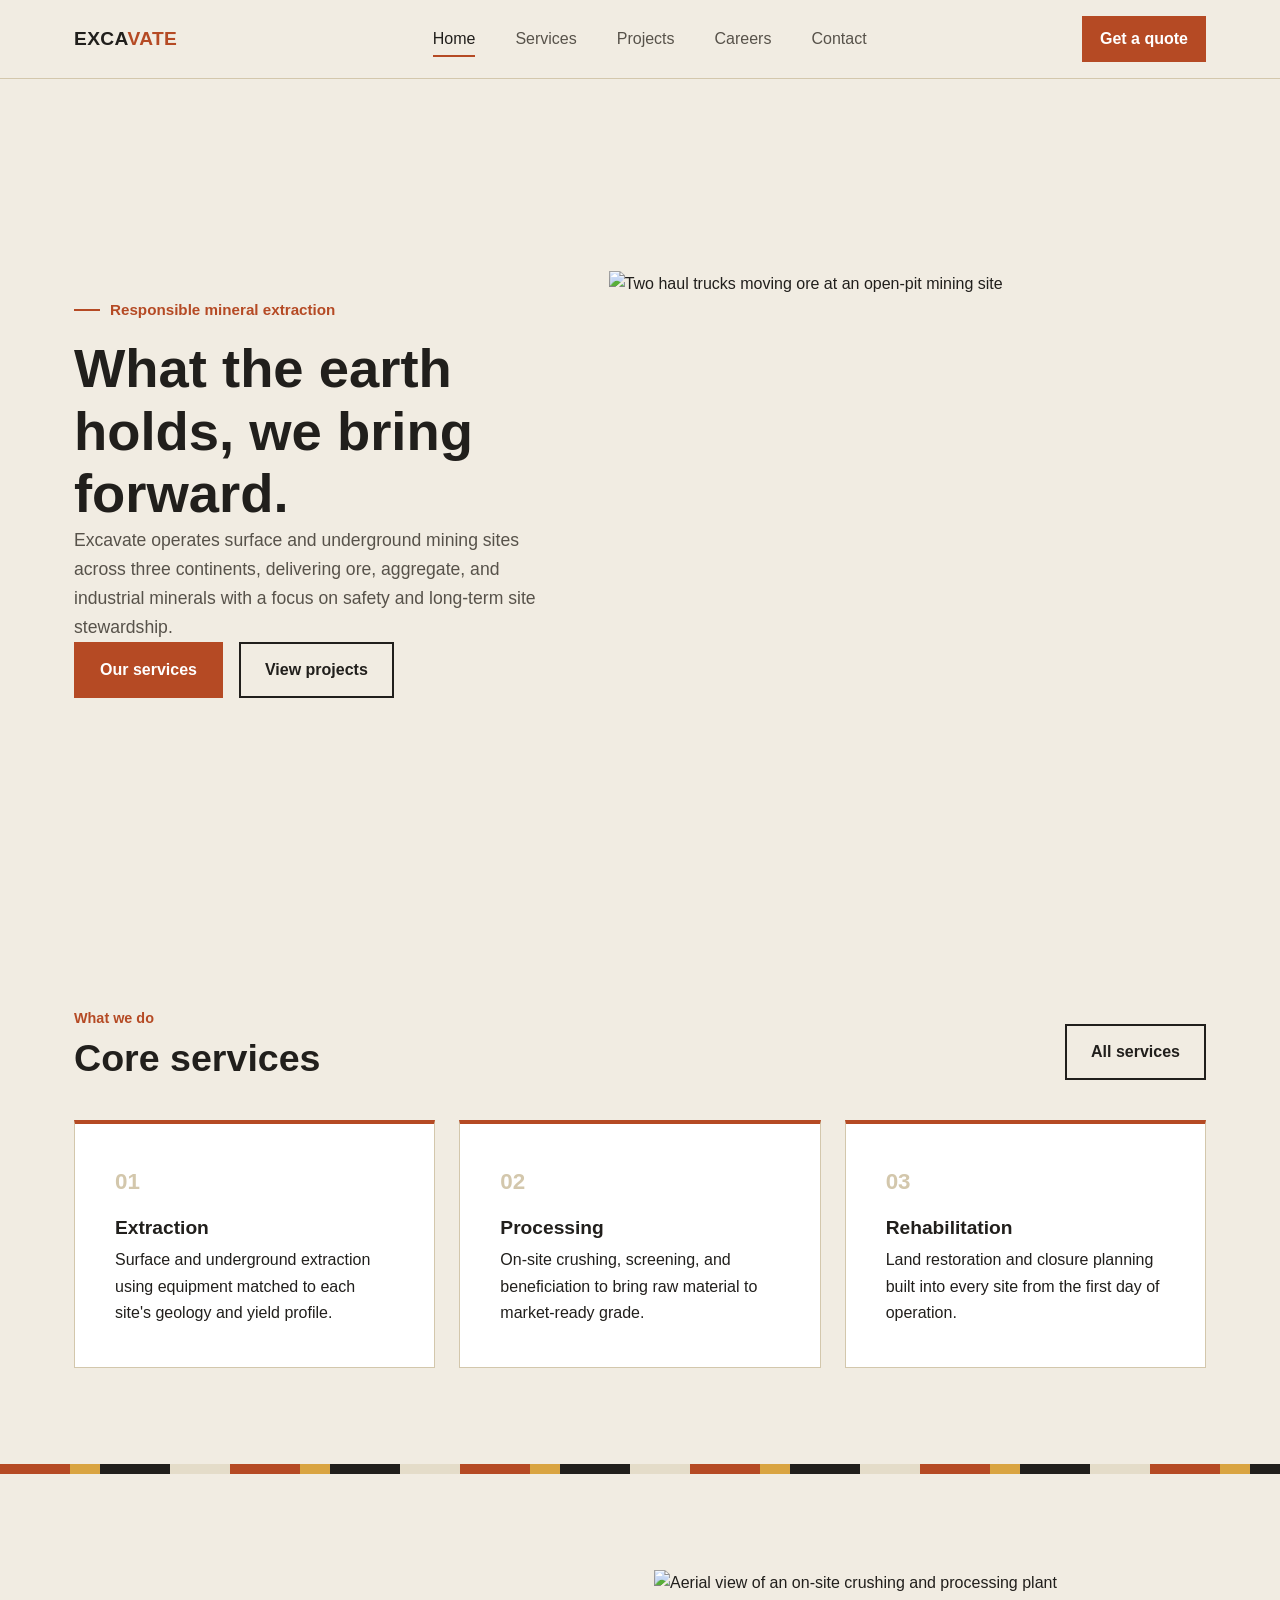
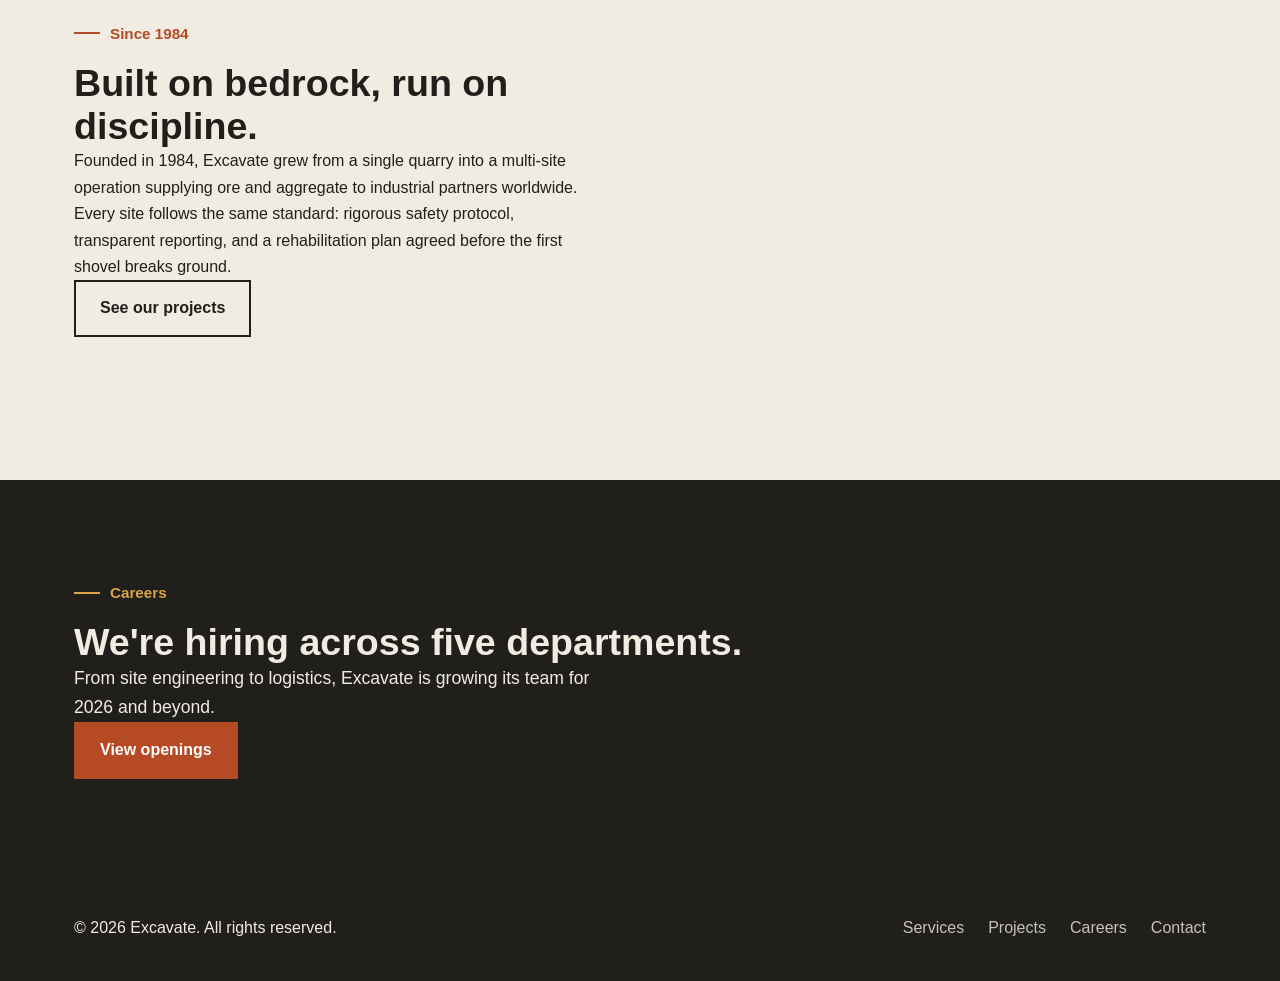
==== commit 2bc39405: "updating navigation" ====
--- a/index.html
+++ b/index.html
@@ -12,7 +12,7 @@
   <link href="https://fonts.googleapis.com/css2?family=Montserrat:wght@500;600;700;800&family=Roboto:wght@400;500;700&display=swap" rel="stylesheet">
 
   <!-- Single external stylesheet shared by every page -->
-  <link rel="stylesheet" href="styles.css">
+  <link rel="stylesheet" href="./css/styles.css">
 </head>
 <body>
 
@@ -28,13 +28,13 @@
       </label>
 
       <ul class="nav-links">
-        <li><a href="index.html" aria-current="page">Home</a></li>
-        <li><a href="services.html">Services</a></li>
-        <li><a href="projects.html">Projects</a></li>
-        <li><a href="careers.html">Careers</a></li>
-        <li><a href="contact.html">Contact</a></li>
+        <li><a href="./Pages/Home.html" aria-current="page">Home</a></li>
+        <li><a href="./Pages/Services.html">Services</a></li>
+        <li><a href="./Pages/Projects.html">Projects</a></li>
+        <li><a href="./Pages/Careers.html">Careers</a></li>
+        <li><a href="./Pages/Contact.html">Contact</a></li>
       </ul>
-      <a href="contact.html" class="nav-cta">Get a quote</a>
+      <a href="./Pages/Contact.html" class="nav-cta">Get a quote</a>
     </div>
   </header>
 
@@ -47,8 +47,8 @@
         <p class="lede">Excavate operates surface and underground mining sites across three continents,
           delivering ore, aggregate, and industrial minerals with a focus on safety and long-term site stewardship.</p>
         <div class="hero-actions btn-group">
-          <a href="services.html" class="btn btn-primary">Our services</a>
-          <a href="projects.html" class="btn btn-secondary">View projects</a>
+          <a href="./Pages/Services.html" class="btn btn-primary">Our services</a>
+          <a href="./Pages/Projects.html" class="btn btn-secondary">View projects</a>
         </div>
       </div>
 
@@ -56,8 +56,8 @@
            narrow screens don't download the full-size file. -->
       <div class="hero-media">
         <picture>
-          <img src="assets/truck-684.jpg"
-               srcset="assets/truck-400.jpg 400w, assets/truck-684.jpg 684w"
+          <img src="./assets/truck.jpg"
+               srcset="./assets/truck-400.jpg 400w, ./assets/truck-684.jpg 684w"
                sizes="(min-width: 900px) 480px, 45vw"
                alt="Two haul trucks moving ore at an open-pit mining site"
                width="684" height="448" loading="lazy">
@@ -74,7 +74,7 @@
           <div class="tag">What we do</div>
           <h2>Core services</h2>
         </div>
-        <a href="services.html" class="btn btn-secondary">All services</a>
+        <a href="./Pages/Services.html" class="btn btn-secondary">All services</a>
       </div>
       <div class="grid-3">
         <div class="card">
@@ -108,12 +108,12 @@
         <h2>Built on bedrock, run on discipline.</h2>
         <p>Founded in 1984, Excavate grew from a single quarry into a multi-site operation supplying ore and aggregate to industrial partners worldwide.</p>
         <p>Every site follows the same standard: rigorous safety protocol, transparent reporting, and a rehabilitation plan agreed before the first shovel breaks ground.</p>
-        <a href="projects.html" class="btn btn-secondary">See our projects</a>
+        <a href="./Pages/Projects.html" class="btn btn-secondary">See our projects</a>
       </div>
       <div class="hero-media">
         <picture>
-          <img src="assets/mine-738.jpg"
-               srcset="assets/mine-420.jpg 420w, assets/mine-738.jpg 738w"
+          <img src="./assets/mine.jpg"
+               srcset="./assets/mine-420.jpg 420w, ./assets/mine-738.jpg 738w"
                sizes="(min-width: 900px) 480px, 45vw"
                alt="Aerial view of an on-site crushing and processing plant"
                width="738" height="414" loading="lazy">
@@ -128,7 +128,7 @@
       <div class="eyebrow">Careers</div>
       <h2>We're hiring across five departments.</h2>
       <p class="lede">From site engineering to logistics, Excavate is growing its team for 2026 and beyond.</p>
-      <a href="careers.html" class="btn btn-primary">View openings</a>
+      <a href="./Pages/Careers.html" class="btn btn-primary">View openings</a>
     </div>
   </section>
 
@@ -137,10 +137,10 @@
     <div class="wrap footer-inner">
       <div>© 2026 Excavate. All rights reserved.</div>
       <ul class="footer-links">
-        <li><a href="services.html">Services</a></li>
-        <li><a href="projects.html">Projects</a></li>
-        <li><a href="careers.html">Careers</a></li>
-        <li><a href="contact.html">Contact</a></li>
+        <li><a href="./Pages/Services.html">Services</a></li>
+        <li><a href="./Pages/Projects.html">Projects</a></li>
+        <li><a href="./Pages/Careers.html">Careers</a></li>
+        <li><a href="./Pages/Contact.html">Contact</a></li>
       </ul>
     </div>
   </footer>
--- a/css/styles.css
+++ b/css/styles.css
@@ -0,0 +1,710 @@
+/* -------------------------------------------------------------
+   1. DESIGN TOKENS
+   Palette is drawn from the subject matter: quarried stone,
+   oxidised iron ore and safety-equipment amber, rather than a
+   generic SaaS palette.
+   ------------------------------------------------------------- */
+:root {
+  /* colour */
+  --ink: #211f1c;          /* near-black warm charcoal — primary text */
+  --ink-soft: #57524a;     /* secondary text on light backgrounds */
+  --paper: #f1ece2;        /* warm quarry-stone background */
+  --paper-dark: #e4dcc9;   /* alternate section background / card fill */
+  --line: #d3c7ac;         /* hairline borders */
+  --rust: #b54a24;         /* oxide accent — primary action colour */
+  --rust-dark: #8f3a1b;    /* hover state for rust */
+  --amber: #d9a441;        /* safety-amber — small highlights, focus ring */
+  --white: #ffffff;
+
+  /* type */
+  --font-head: "Montserrat", "Segoe UI", sans-serif;
+  --font-body: "Roboto", "Segoe UI", sans-serif;
+
+  /* layout */
+  --wrap-width: 1180px;
+  --space-1: 8px;
+  --space-2: 16px;
+  --space-3: 24px;
+  --space-4: 40px;
+  --space-5: 64px;
+  --space-6: 96px;
+  --radius: 2px; /* deliberately small — this brand favours cut edges over rounded cards */
+}
+
+/* -------------------------------------------------------------
+   2. RESET
+   A light reset rather than a full normalize — keeps sensible
+   defaults where they already help (list markers on nav are
+   removed in the nav rule itself, not globally).
+   ------------------------------------------------------------- */
+*,
+*::before,
+*::after {
+  box-sizing: border-box;
+}
+
+* {
+  margin: 0;
+}
+
+html {
+  -webkit-text-size-adjust: 100%;
+  scroll-behavior: smooth;
+}
+
+body {
+  min-height: 100vh;
+  background: var(--paper);
+  color: var(--ink);
+  font-family: var(--font-body);
+  line-height: 1.65;
+  -webkit-font-smoothing: antialiased;
+}
+
+img,
+picture,
+svg {
+  max-width: 100%;
+  display: block;
+}
+
+input,
+button,
+textarea,
+select {
+  font: inherit;
+  color: inherit;
+}
+
+a {
+  color: inherit;
+}
+
+ul {
+  list-style: none;
+}
+
+/* -------------------------------------------------------------
+   3. BASE TYPOGRAPHY
+   Fluid type scale (clamp) so headings resize smoothly between
+   the mobile and desktop breakpoints instead of jumping.
+   ------------------------------------------------------------- */
+h1, h2, h3, h4 {
+  font-family: var(--font-head);
+  font-weight: 700;
+  line-height: 1.15;
+  color: var(--ink);
+}
+
+h1 { font-size: clamp(2.1rem, 1.3rem + 3.2vw, 3.4rem); }
+h2 { font-size: clamp(1.6rem, 1.1rem + 1.8vw, 2.35rem); }
+h3 { font-size: 1.2rem; }
+
+p {
+  max-width: 62ch;
+}
+
+.lede {
+  font-size: 1.1rem;
+  color: var(--ink-soft);
+  max-width: 54ch;
+}
+
+/* -------------------------------------------------------------
+   4. LAYOUT UTILITIES
+   ------------------------------------------------------------- */
+.wrap {
+  max-width: var(--wrap-width);
+  margin-inline: auto;
+  padding-inline: var(--space-3);
+}
+
+section {
+  padding-block: var(--space-6);
+}
+
+.grid-3 {
+  display: grid;
+  grid-template-columns: repeat(3, 1fr);
+  gap: var(--space-3);
+}
+
+.grid-2 {
+  display: grid;
+  grid-template-columns: 1fr 1fr;
+  gap: var(--space-5);
+  align-items: center;
+}
+
+.btn-group {
+  display: flex;
+  flex-wrap: wrap;
+  gap: var(--space-2);
+}
+
+/* -------------------------------------------------------------
+   5. HEADER & NAVIGATION
+   Uses a checkbox-driven toggle (no JavaScript needed) so the
+   menu collapses below the tablet breakpoint. See item 18/19.
+   ------------------------------------------------------------- */
+.site-header {
+  position: sticky;
+  top: 0;
+  z-index: 50;
+  background: var(--paper);
+  border-bottom: 1px solid var(--line);
+}
+
+.nav {
+  display: flex;
+  align-items: center;
+  justify-content: space-between;
+  gap: var(--space-3);
+  padding-block: var(--space-2);
+  position: relative;
+}
+
+.logo {
+  font-family: var(--font-head);
+  font-weight: 800;
+  font-size: 1.2rem;
+  letter-spacing: 0.02em;
+  text-decoration: none;
+  color: var(--ink);
+  white-space: nowrap;
+}
+
+.logo span {
+  color: var(--rust);
+}
+
+.nav-links {
+  display: flex;
+  gap: var(--space-4);
+  flex: 1;
+  justify-content: center;
+}
+
+.nav-links a {
+  text-decoration: none;
+  font-weight: 500;
+  color: var(--ink-soft);
+  padding-block: var(--space-1);
+  border-bottom: 2px solid transparent;
+  transition: color 0.15s ease, border-color 0.15s ease;
+}
+
+.nav-links a:hover,
+.nav-links a:focus-visible {
+  color: var(--rust);
+}
+
+.nav-links a[aria-current="page"] {
+  color: var(--ink);
+  border-bottom-color: var(--rust);
+}
+
+.nav-cta {
+  text-decoration: none;
+  font-weight: 600;
+  background: var(--rust);
+  color: var(--white);
+  padding: 10px 18px;
+  white-space: nowrap;
+  transition: background-color 0.15s ease;
+}
+
+.nav-cta:hover,
+.nav-cta:focus-visible {
+  background: var(--rust-dark);
+}
+
+/* mobile nav toggle — hidden on desktop */
+.nav-toggle-input {
+  display: none;
+}
+
+.nav-toggle {
+  display: none;
+  flex-direction: column;
+  justify-content: center;
+  gap: 5px;
+  width: 32px;
+  height: 32px;
+  cursor: pointer;
+}
+
+.nav-toggle span {
+  display: block;
+  height: 2px;
+  background: var(--ink);
+  transition: transform 0.2s ease, opacity 0.2s ease;
+}
+
+/* -------------------------------------------------------------
+   6. BUTTONS
+   ------------------------------------------------------------- */
+.btn {
+  display: inline-flex;
+  align-items: center;
+  justify-content: center;
+  padding: 13px 24px;
+  font-weight: 600;
+  text-decoration: none;
+  border: 2px solid transparent;
+  cursor: pointer;
+  transition: background-color 0.18s ease, color 0.18s ease,
+    border-color 0.18s ease, transform 0.12s ease;
+}
+
+.btn-primary {
+  background: var(--rust);
+  color: var(--white);
+}
+
+.btn-primary:hover {
+  background: var(--rust-dark);
+}
+
+.btn-primary:active {
+  transform: translateY(1px);
+}
+
+.btn-secondary {
+  border-color: var(--ink);
+  color: var(--ink);
+  background: transparent;
+}
+
+.btn-secondary:hover {
+  background: var(--ink);
+  color: var(--paper);
+  border-color: var(--ink);
+}
+
+/* -------------------------------------------------------------
+   7. HERO
+   Two columns on desktop: copy on the left, a site photograph
+   on the right using <picture> with art-directed crops.
+   ------------------------------------------------------------- */
+.hero .wrap {
+  display: grid;
+  grid-template-columns: 1.1fr 0.9fr;
+  gap: var(--space-5);
+  align-items: center;
+  padding-block: var(--space-6);
+}
+
+.hero-media picture,
+.hero-media img {
+  width: 100%;
+  aspect-ratio: 4 / 3;
+  object-fit: cover;
+}
+
+/* -------------------------------------------------------------
+   8. SECTION HEAD / EYEBROW
+   Eyebrow uses a short rule + sentence case rather than a
+   tracked-out all-caps label.
+   ------------------------------------------------------------- */
+.eyebrow {
+  display: inline-flex;
+  align-items: center;
+  gap: 10px;
+  color: var(--rust);
+  font-weight: 700;
+  font-size: 0.95rem;
+  margin-bottom: var(--space-2);
+}
+
+.eyebrow::before {
+  content: "";
+  width: 26px;
+  height: 2px;
+  background: var(--rust);
+  display: inline-block;
+}
+
+.tag {
+  color: var(--rust);
+  font-weight: 700;
+  font-size: 0.9rem;
+  margin-bottom: 6px;
+}
+
+.section-head {
+  display: flex;
+  justify-content: space-between;
+  align-items: flex-end;
+  gap: var(--space-3);
+  margin-bottom: var(--space-4);
+  flex-wrap: wrap;
+}
+
+/* -------------------------------------------------------------
+   9. CARDS
+   A rust top-edge stands in for the generic soft-shadow /
+   rounded-corner treatment — nods to a cut rock face.
+   ------------------------------------------------------------- */
+.card {
+  background: var(--white);
+  border: 1px solid var(--line);
+  border-top: 4px solid var(--rust);
+  padding: var(--space-4);
+  transition: transform 0.18s ease, box-shadow 0.18s ease;
+}
+
+.card:hover {
+  transform: translateY(-4px);
+  box-shadow: 0 16px 28px -18px rgba(33, 31, 28, 0.45);
+}
+
+.card .mark {
+  font-family: var(--font-head);
+  font-weight: 800;
+  color: var(--line);
+  font-size: 1.4rem;
+  margin-bottom: var(--space-2);
+}
+
+.card h3 {
+  margin-bottom: var(--space-1);
+}
+
+/* -------------------------------------------------------------
+   10. STRATA RULE
+   A repeating gradient standing in for a rock-strata cross
+   section — used as a section divider instead of a plain <hr>.
+   ------------------------------------------------------------- */
+.strata-rule {
+  height: 10px;
+  background: repeating-linear-gradient(
+    90deg,
+    var(--rust) 0 70px,
+    var(--amber) 70px 100px,
+    var(--ink) 100px 170px,
+    var(--paper-dark) 170px 230px
+  );
+}
+
+/* -------------------------------------------------------------
+   11. CTA BAND
+   ------------------------------------------------------------- */
+.cta {
+  background: var(--ink);
+  color: var(--paper);
+}
+
+.cta .eyebrow,
+.cta h2,
+.cta .lede {
+  color: var(--paper);
+}
+
+.cta .eyebrow {
+  color: var(--amber);
+}
+
+.cta .eyebrow::before {
+  background: var(--amber);
+}
+
+/* -------------------------------------------------------------
+   12. INNER PAGE HEADER
+   ------------------------------------------------------------- */
+.page-header {
+  background: var(--paper-dark);
+  padding-block: var(--space-5);
+}
+
+.page-header .wrap.split-header {
+  display: grid;
+  grid-template-columns: 1.1fr 0.9fr;
+  gap: var(--space-5);
+  align-items: center;
+}
+
+/* -------------------------------------------------------------
+   13. CAREERS — JOB LIST
+   ------------------------------------------------------------- */
+.job-list {
+  display: grid;
+  gap: var(--space-2);
+}
+
+.job {
+  display: grid;
+  grid-template-columns: 2fr 1fr 1fr auto;
+  gap: var(--space-3);
+  align-items: center;
+  background: var(--white);
+  border: 1px solid var(--line);
+  border-left: 4px solid var(--rust);
+  padding: var(--space-3) var(--space-4);
+}
+
+.job .field {
+  color: var(--ink-soft);
+}
+
+.job .k {
+  display: block;
+  font-size: 0.8rem;
+  font-weight: 700;
+  color: var(--rust);
+  margin-bottom: 2px;
+}
+
+/* -------------------------------------------------------------
+   14. PROJECTS — META TAGS
+   ------------------------------------------------------------- */
+.meta {
+  display: flex;
+  flex-wrap: wrap;
+  gap: var(--space-1);
+  margin-top: var(--space-2);
+}
+
+.meta span {
+  background: var(--paper-dark);
+  border: 1px solid var(--line);
+  padding: 4px 10px;
+  font-size: 0.82rem;
+  font-weight: 600;
+  color: var(--ink-soft);
+}
+
+/* -------------------------------------------------------------
+   15. CONTACT FORM
+   ------------------------------------------------------------- */
+.form-grid {
+  display: grid;
+  grid-template-columns: 1fr 1fr;
+  gap: var(--space-3);
+}
+
+.form-grid .full {
+  grid-column: 1 / -1;
+}
+
+.form-grid label {
+  display: block;
+  font-weight: 600;
+  font-size: 0.9rem;
+  margin-bottom: 6px;
+}
+
+.form-grid input,
+.form-grid select,
+.form-grid textarea {
+  width: 100%;
+  padding: 12px 14px;
+  border: 1px solid var(--line);
+  background: var(--white);
+  transition: border-color 0.15s ease, box-shadow 0.15s ease;
+}
+
+.form-grid textarea {
+  min-height: 140px;
+  resize: vertical;
+}
+
+.form-grid input:focus-visible,
+.form-grid select:focus-visible,
+.form-grid textarea:focus-visible {
+  outline: none;
+  border-color: var(--rust);
+  box-shadow: 0 0 0 3px rgba(181, 74, 36, 0.18);
+}
+
+.info-list {
+  display: grid;
+  gap: var(--space-2);
+}
+
+.info-list li {
+  display: flex;
+  justify-content: space-between;
+  gap: var(--space-2);
+  border-bottom: 1px solid var(--line);
+  padding-bottom: var(--space-2);
+}
+
+.info-list .k {
+  font-weight: 700;
+  color: var(--ink-soft);
+}
+
+/* -------------------------------------------------------------
+   16. FOOTER
+   ------------------------------------------------------------- */
+.site-footer {
+  background: var(--ink);
+  color: var(--paper);
+  padding-block: var(--space-4);
+}
+
+.footer-inner {
+  display: flex;
+  justify-content: space-between;
+  align-items: center;
+  flex-wrap: wrap;
+  gap: var(--space-2);
+}
+
+.footer-inner .logo,
+.footer-inner .logo span {
+  color: var(--paper);
+}
+
+.footer-links {
+  display: flex;
+  gap: var(--space-3);
+}
+
+.footer-links a {
+  text-decoration: none;
+  color: var(--paper);
+  opacity: 0.8;
+  transition: opacity 0.15s ease;
+}
+
+.footer-links a:hover,
+.footer-links a:focus-visible {
+  opacity: 1;
+}
+
+/* -------------------------------------------------------------
+   17. ACCESSIBILITY HELPERS
+   Visible keyboard focus everywhere, on top of the specific
+   focus-visible rules set above for form controls and links.
+   ------------------------------------------------------------- */
+a:focus-visible,
+button:focus-visible,
+.nav-toggle:focus-visible {
+  outline: 3px solid var(--amber);
+  outline-offset: 2px;
+}
+
+/* -------------------------------------------------------------
+   18. RESPONSIVE — TABLET (≤ 900px)
+   ------------------------------------------------------------- */
+@media (max-width: 900px) {
+  .grid-3 {
+    grid-template-columns: repeat(2, 1fr);
+  }
+
+  .hero .wrap,
+  .page-header .wrap.split-header {
+    grid-template-columns: 1fr;
+  }
+
+  .hero-media {
+    order: -1;
+  }
+
+  .hero-media picture,
+  .hero-media img {
+    aspect-ratio: 16 / 9;
+  }
+
+  .job {
+    grid-template-columns: 1fr 1fr;
+  }
+
+  .job .btn {
+    grid-column: 1 / -1;
+  }
+}
+
+/* -------------------------------------------------------------
+   19. RESPONSIVE — MOBILE (≤ 600px)
+   Navigation collapses into a checkbox-driven dropdown; grids
+   drop to a single column; type scale settles at its smallest
+   clamp value automatically.
+   ------------------------------------------------------------- */
+@media (max-width: 600px) {
+  section {
+    padding-block: var(--space-5);
+  }
+
+  .grid-3,
+  .grid-2,
+  .form-grid {
+    grid-template-columns: 1fr;
+  }
+
+  .form-grid .full {
+    grid-column: 1;
+  }
+
+  .nav-toggle {
+    display: flex;
+  }
+
+  .nav-links,
+  .nav-cta {
+    display: none;
+  }
+
+  .nav-links {
+    position: absolute;
+    top: 100%;
+    left: 0;
+    right: 0;
+    flex-direction: column;
+    gap: 0;
+    background: var(--paper);
+    border-bottom: 1px solid var(--line);
+    max-height: 0;
+    overflow: hidden;
+    transition: max-height 0.25s ease;
+  }
+
+  .nav-links a {
+    display: block;
+    padding: var(--space-2) var(--space-3);
+    border-bottom: 1px solid var(--line);
+  }
+
+  .nav-toggle-input:checked ~ .nav-links {
+    max-height: 320px;
+    display: flex;
+  }
+
+  .nav-toggle-input:checked ~ .nav-toggle span:nth-child(1) {
+    transform: translateY(7px) rotate(45deg);
+  }
+
+  .nav-toggle-input:checked ~ .nav-toggle span:nth-child(2) {
+    opacity: 0;
+  }
+
+  .nav-toggle-input:checked ~ .nav-toggle span:nth-child(3) {
+    transform: translateY(-7px) rotate(-45deg);
+  }
+
+  .job {
+    grid-template-columns: 1fr;
+    text-align: left;
+  }
+
+  .info-list li {
+    flex-direction: column;
+    gap: 2px;
+  }
+}
+
+/* -------------------------------------------------------------
+   20. REDUCED MOTION
+   ------------------------------------------------------------- */
+@media (prefers-reduced-motion: reduce) {
+  html {
+    scroll-behavior: auto;
+  }
+
+  * {
+    transition-duration: 0.001ms !important;
+    animation-duration: 0.001ms !important;
+  }
+}
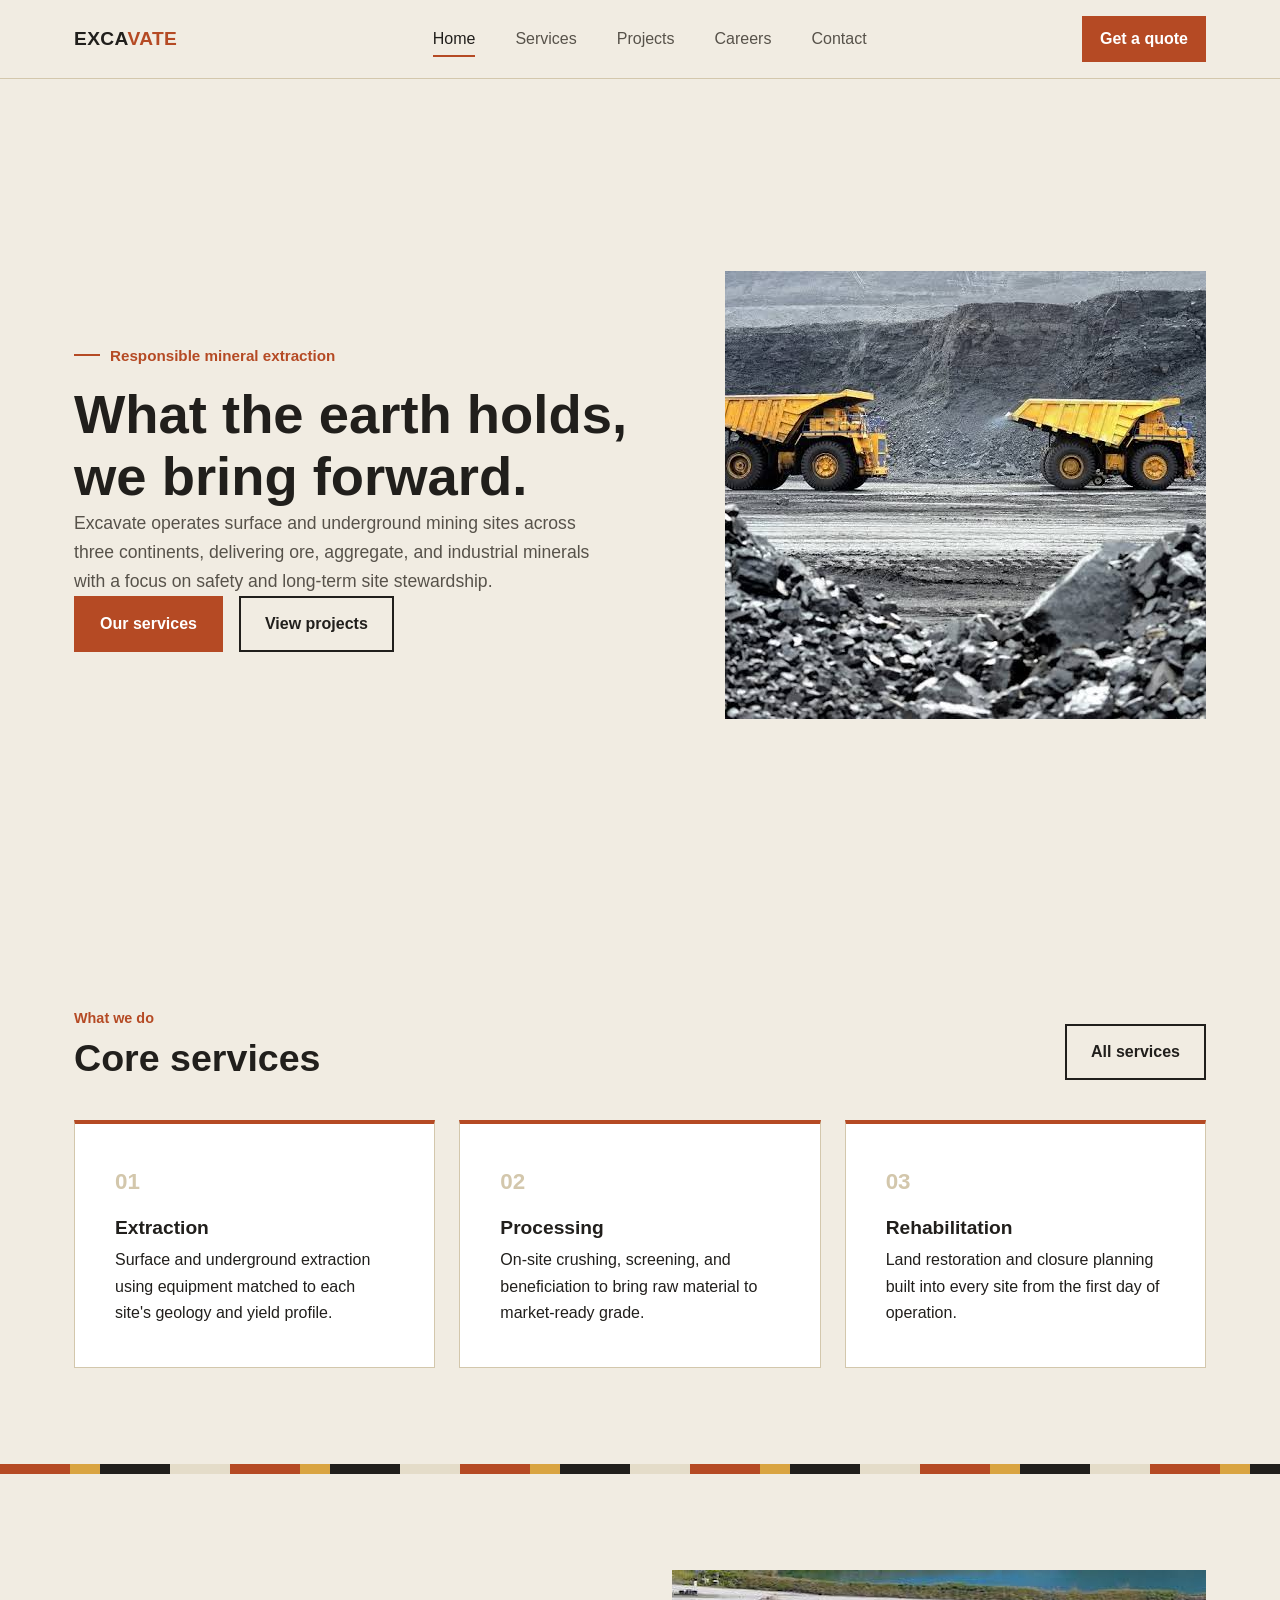
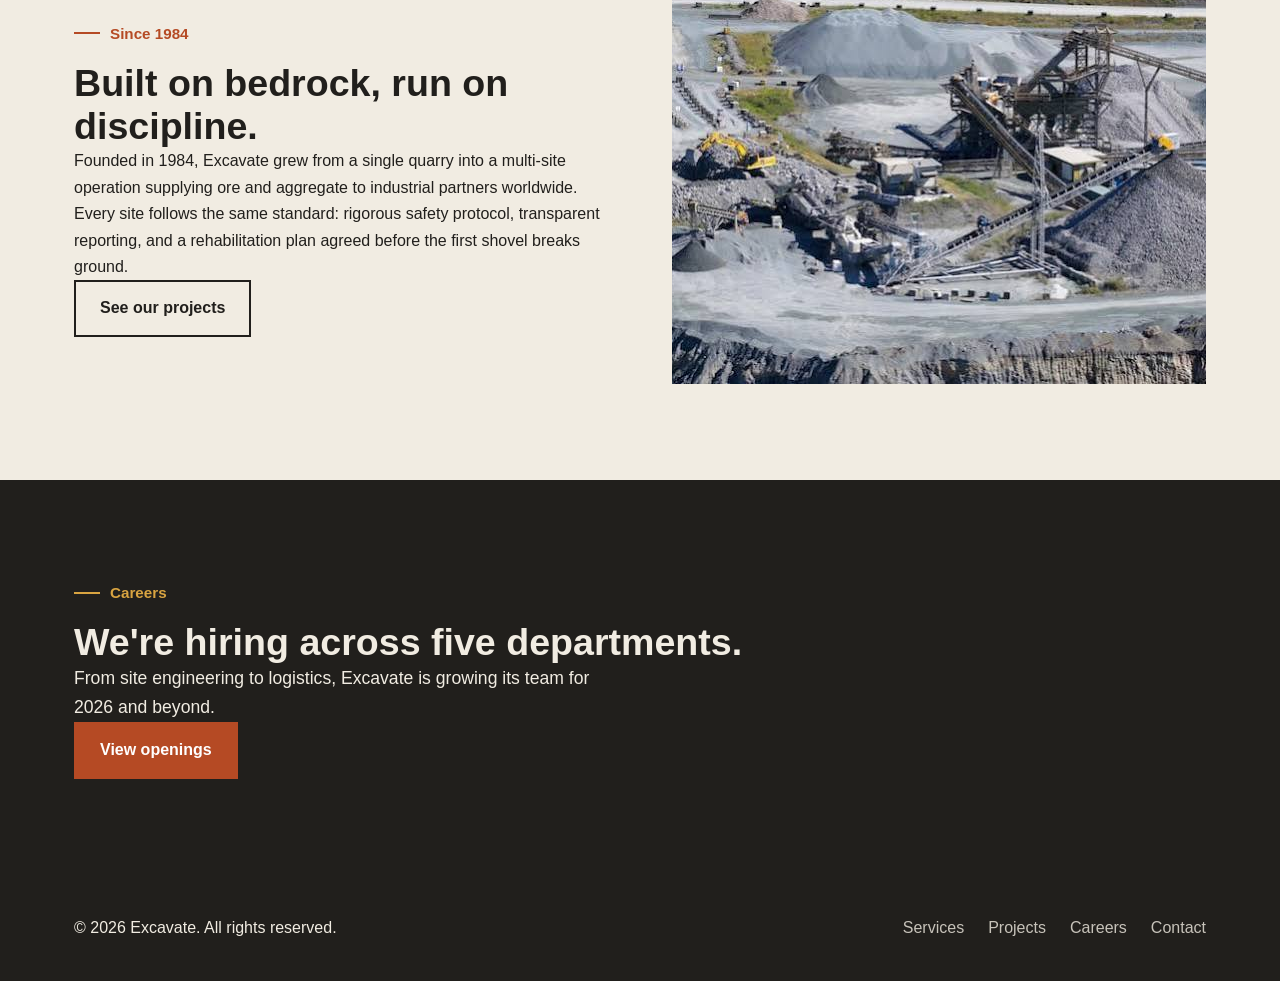
==== commit ddb8b1d4: "adjusting Images" ====
--- a/index.html
+++ b/index.html
@@ -57,7 +57,7 @@
       <div class="hero-media">
         <picture>
           <img src="./assets/truck.jpg"
-               srcset="./assets/truck-400.jpg 400w, ./assets/truck-684.jpg 684w"
+               srcset="./assets/truck.jpg, ./assets/truck.jpg
                sizes="(min-width: 900px) 480px, 45vw"
                alt="Two haul trucks moving ore at an open-pit mining site"
                width="684" height="448" loading="lazy">
@@ -113,7 +113,7 @@
       <div class="hero-media">
         <picture>
           <img src="./assets/mine.jpg"
-               srcset="./assets/mine-420.jpg 420w, ./assets/mine-738.jpg 738w"
+               srcset="./assets/mine.jpg, ./assets/mine.jpg"
                sizes="(min-width: 900px) 480px, 45vw"
                alt="Aerial view of an on-site crushing and processing plant"
                width="738" height="414" loading="lazy">
